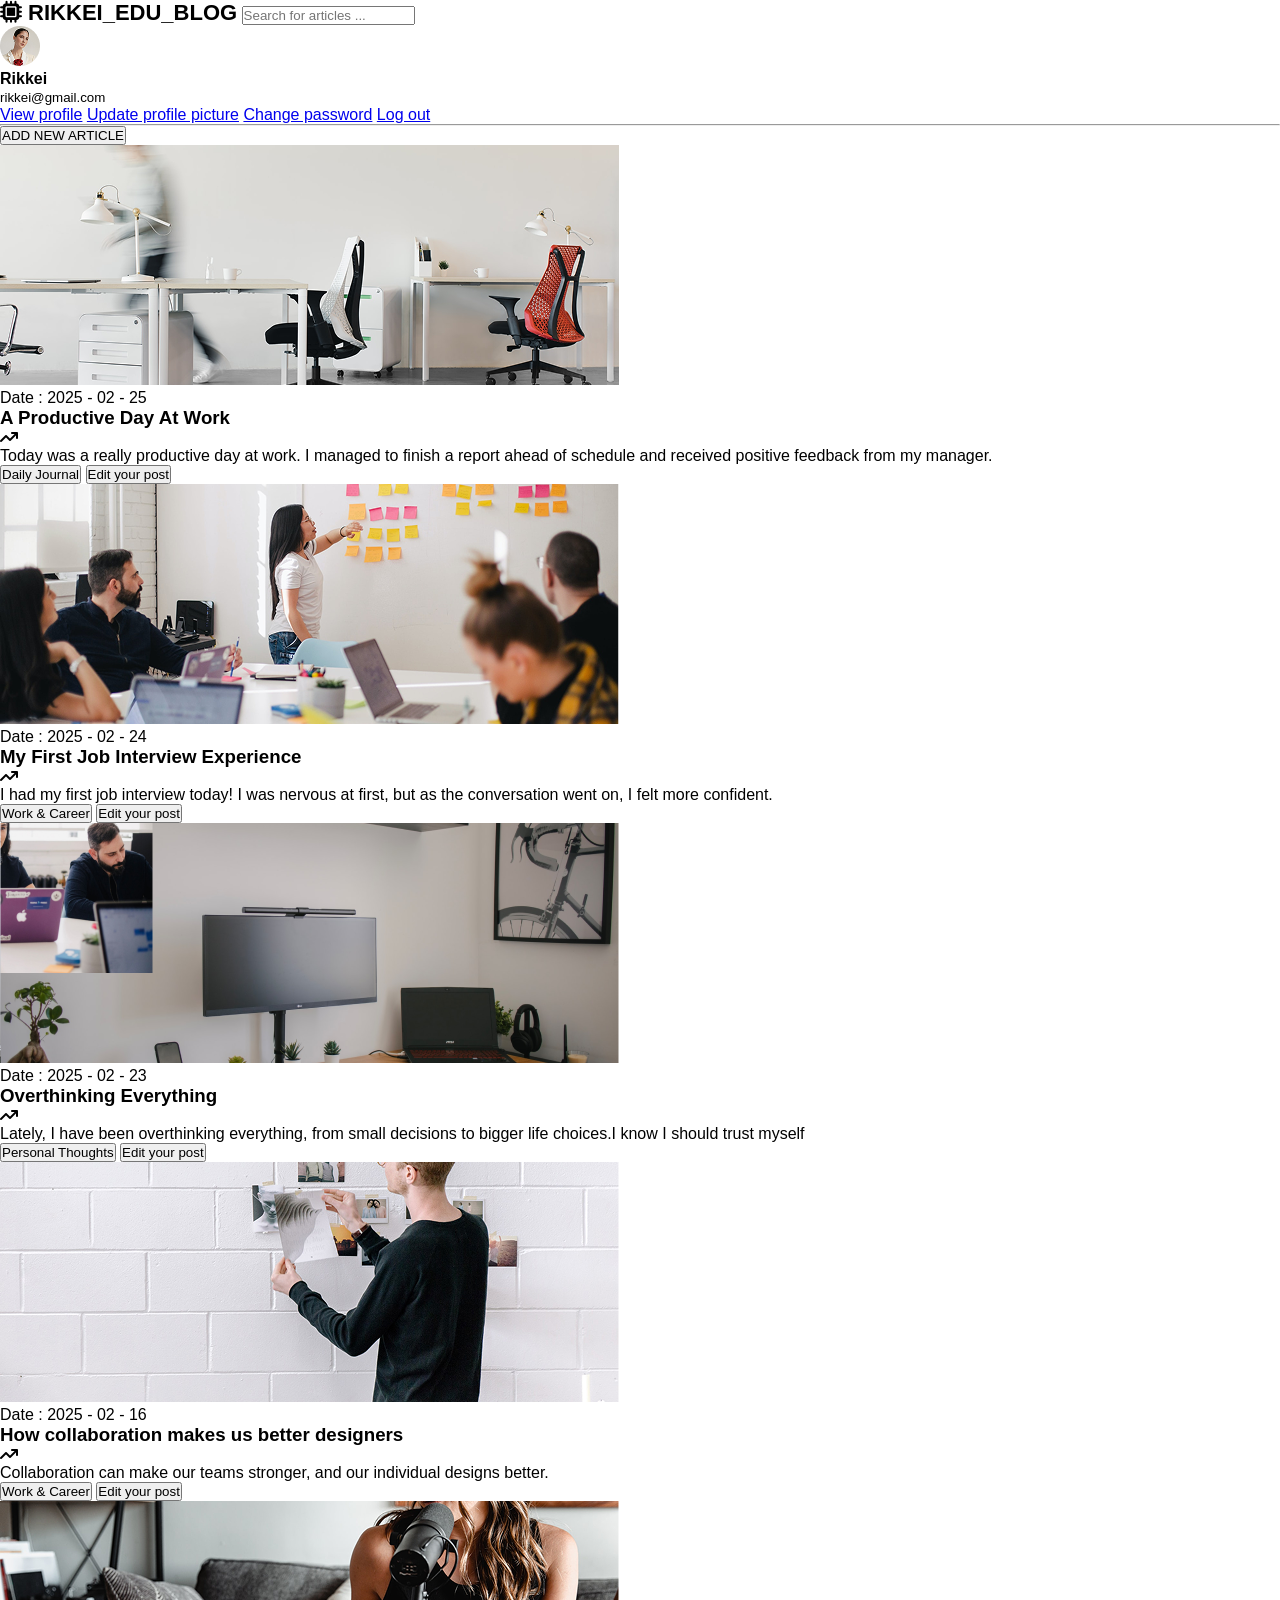
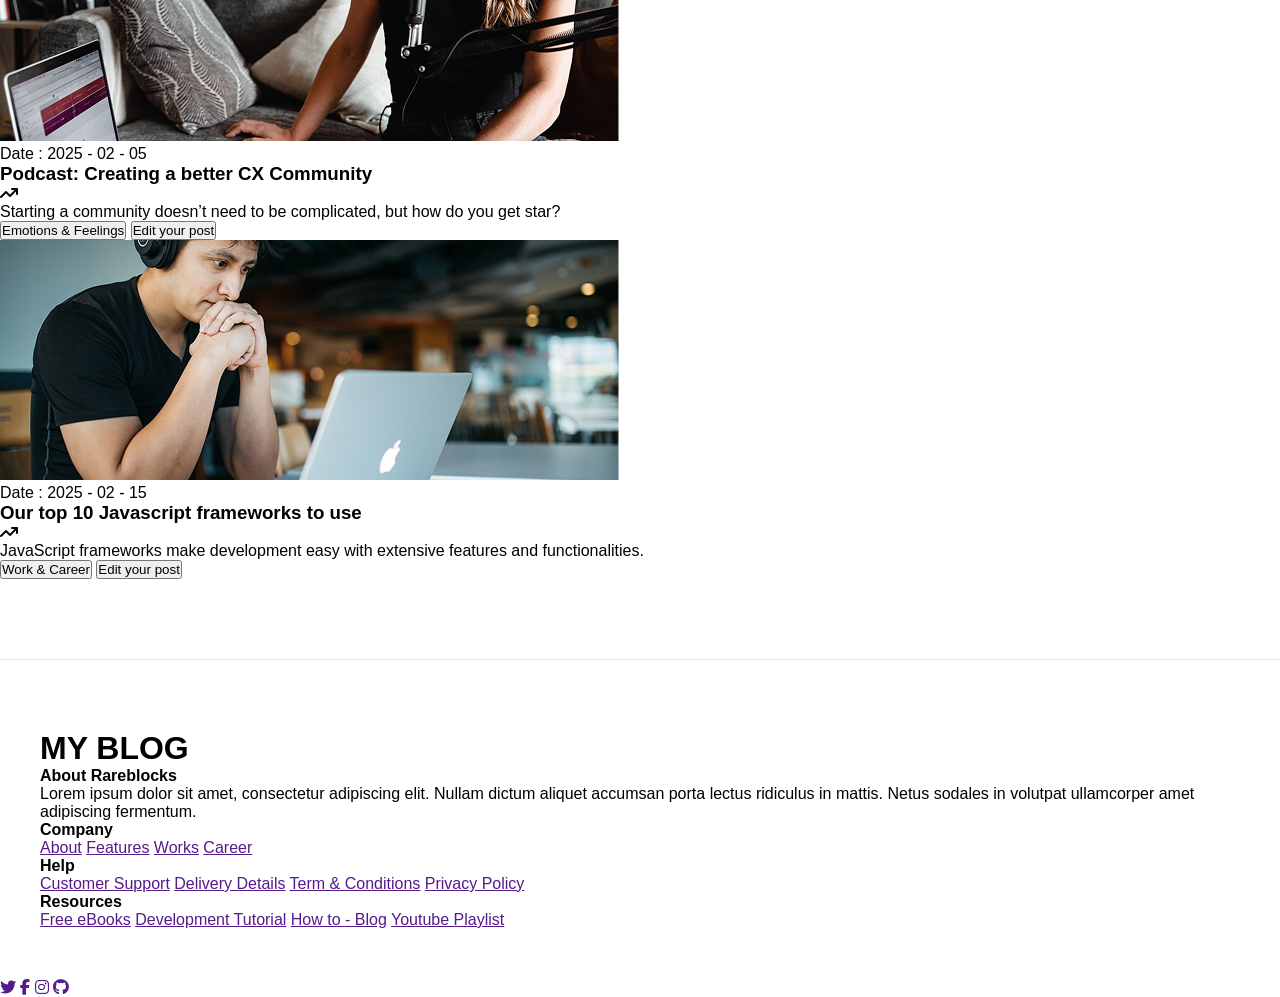
==== project cuối môn js/pages/add-new-article.html @ d65953ad "Add files via upload" ====
<!DOCTYPE html>
<html lang="en">

<head>
    <meta charset="UTF-8">
    <meta name="viewport" content="width=device-width, initial-scale=1.0">
    <title>RIKKEI_EDU_BLOG</title>
    <link rel="stylesheet" href="https://cdnjs.cloudflare.com/ajax/libs/font-awesome/6.5.1/css/all.min.css">
    <link rel="stylesheet" href="../css/inde.css">
</head>

<body>
    <div class=" banner">
        <div class="banner-row">
            <span class="logo"><i class="fa-solid fa-microchip"></i> RIKKEI_EDU_BLOG</span>

            <input type="search" placeholder="Search for articles ...">

            <div class="user-profile">
                <img src="../assets/images/Avatar.png" alt="User Avatar">
                <div class="dropdown">
                    <div class="dropdown-content">
                        <div class="user-info">
                            <strong>Rikkei</strong><br>
                            <small>rikkei@gmail.com</small>
                        </div>
                        <a href="#">View profile</a>
                        <a href="#">Update profile picture</a>
                        <a href="#">Change password</a>
                        <a href="#" class="logout">Log out</a>
                    </div>
                </div>
            </div>
        </div>

        <hr>

        <a href="../pages/form_addBlog.html">
            <button class="add-blog">ADD NEW ARTICLE</button>
        </a>

        <div class="blog-list">
            <div class="blog-card">
                <img src="../assets/images/Image.png" alt="">

                <div class="blog-content">
                    <p>Date : 2025 - 02 - 25</p>

                    <div class="date">
                        <h3>A Productive Day At Work</h3>

                        <i class="fa-solid fa-arrow-trend-up"></i>
                    </div>
                    <p class="op">Today was a really productive day at work. I managed to finish a report
                        ahead of schedule
                        and received positive feedback from my manager.</p>

                    <div class="name-content">
                        <button class="name-daily">Daily Journal</button>
                        <button class="edit">Edit your post</button>
                    </div>
                </div>
            </div>

            <div class="blog-card">
                <img src="../assets/images/Image(6).png" alt="">

                <div class="blog-content">
                    <p>Date : 2025 - 02 - 24</p>

                    <div class="date">
                        <h3>My First Job Interview Experience</h3>

                        <i class="fa-solid fa-arrow-trend-up"></i>
                    </div>
                    <p class="op">I had my first job interview today! I was nervous at first, but as the conversation
                        went on, I felt more confident. </p>

                    <div class="name-content">
                        <button class="name-work">Work & Career</button>
                        <button class="edit">Edit your post</button>
                    </div>
                </div>
            </div>

            <div class="blog-card">
                <img src="../assets/images/Image (1).png" alt="">

                <div class="blog-content">
                    <p>Date : 2025 - 02 - 23</p>

                    <div class="date">
                        <h3>Overthinking Everything</h3>

                        <i class="fa-solid fa-arrow-trend-up"></i>
                    </div>
                    <p class="op">Lately, I have been overthinking everything, from small decisions to bigger life
                        choices.I know I should trust myself</p>

                    <div class="name-content">
                        <button class="name-personal">Personal Thoughts</button>
                        <button class="edit">Edit your post</button>
                    </div>
                </div>
            </div>

            <div class="blog-card">
                <img src="../assets/images/Image (2).png" alt="">

                <div class="blog-content">
                    <p>Date : 2025 - 02 - 16</p>

                    <div class="date">
                        <h3>How collaboration makes us better designers</h3>

                        <i class="fa-solid fa-arrow-trend-up"></i>
                    </div>
                    <p class="op">Collaboration can make our teams stronger, and our individual designs better.</p>

                    <div class="name-content">
                        <button class="name-work">Work & Career</button>
                        <button class="edit">Edit your post</button>
                    </div>
                </div>
            </div>

            <div class="blog-card">
                <img src="../assets/images/Image (3).png" alt="">

                <div class="blog-content">
                    <p>Date : 2025 - 02 - 05</p>

                    <div class="date">
                        <h3>Podcast: Creating a better CX Community</h3>

                        <i class="fa-solid fa-arrow-trend-up"></i>
                    </div>
                    <p class="op">Starting a community doesn’t need to be complicated, but how do you get star?</p>

                    <div class="name-content">
                        <button class="name-emotion">Emotions & Feelings</button>
                        <button class="edit">Edit your post</button>
                    </div>
                </div>
            </div>

            <div class="blog-card">
                <img src="../assets/images/Image (4).png" alt="">

                <div class="blog-content">
                    <p>Date : 2025 - 02 - 15</p>

                    <div class="date">
                        <h3>Our top 10 Javascript frameworks to use</h3>

                        <i class="fa-solid fa-arrow-trend-up"></i>
                    </div>
                    <p class="op">JavaScript frameworks make development easy with extensive features and
                        functionalities.</p>

                    <div class="name-content">
                        <button class="name-career">Work & Career</button>
                        <button class="edit">Edit your post</button>
                    </div>
                </div>
            </div>
        </div>

        <div class="footer">
            <h1>MY BLOG</h1>

            <div class="about">
                <p>
                    <strong>About Rareblocks</strong>
                </p>

                <p>Lorem ipsum dolor sit amet, consectetur adipiscing elit. Nullam dictum aliquet accumsan porta lectus
                    ridiculus in mattis. Netus sodales in volutpat ullamcorper amet adipiscing fermentum.</p>
            </div>

            <div class="Collumn">
                <h4>Company</h4>

                <a href="">About</a>
                <a href="">Features</a>
                <a href="">Works</a>
                <a href="">Career</a>
            </div>

            <div class="collumn">
                <h4>Help</h4>

                <a href="">Customer Support</a>
                <a href="">Delivery Details</a>
                <a href="">Term & Conditions</a>
                <a href="">Privacy Policy</a>
            </div>

            <div class="collumn">
                <h4>Resources</h4>

                <a href="">Free eBooks</a>
                <a href="">Development Tutorial</a>
                <a href="">How to - Blog</a>
                <a href="">Youtube Playlist</a>
            </div>
        </div>

        <div class="linkto">
            <a href=""><i class="fa-brands fa-twitter"></i></a>
            <a href=""><i class="fa-brands fa-facebook-f"></i></a>
            <a href=""><i class="fa-brands fa-instagram"></i></a>
            <a href=""><i class="fa-brands fa-github"></i></a>
        </div>

    </div>
</body>

</html>
---- project cuối môn js/css/inde.css ----
* {
    margin: 0;
    padding: 0;
    box-sizing: border-box;
}

body {
    font-family: 'Segoe UI', Tahoma, Geneva, Verdana, sans-serif;
}

/* ================= HEADER ================= */
.header {
    background: white;
    padding: 15px 40px;
    display: flex;
    align-items: center;
    justify-content: space-between;
    gap: 25px;
    box-shadow: 0 2px 10px rgba(0, 0, 0, 0.08);
    position: sticky;
    top: 0;
    z-index: 100;
}

/* Logo */
.logo {
    font-size: 22px;
    font-weight: 700;
    color: black;
    white-space: nowrap;
}

.logo-chip {
    color: #ef4444;
}

/* Search */
.search-bar {
    flex: 1;
    max-width: 850px;
    position: relative;
}

.search-bar input {
    width: 100%;
    padding: 12px 18px 12px 45px;
    border: 1px solid #e5e7eb;
    border-radius: 10px;
    font-size: 16px;
    outline: none;
}

.logo-search {
    position: absolute;
    left: 15px;
    top: 50%;
    transform: translateY(-50%);
    background: none;
    border: none;
    color: #6b7280;
    font-size: 16px;
    cursor: pointer;
}

/* Auth Buttons */
.auth-buttons {
    display: flex;
    align-items: center;
    gap: 12px;
    white-space: nowrap;
}

.auth-buttons a {
    text-decoration: none;
    padding: 10px 18px;
    border-radius: 8px;
    font-size: 15px;
    font-weight: 600;
    transition: all 0.3s ease;
}

/* Sign In */
.sign-in {
    color: #111827;
    border: 1px solid #d1d5db;
    background: white;
}

.sign-in:hover {
    background: #f3f4f6;
}

/* Sign Up */
.sign-up {
    color: #111827;
    border: 1px solid #d1d5db;
    background: white;
}

.sign-up:hover {
    background: #f3f4f6;
}

/* ==================== MAIN CONTENT ==================== */
.main-content {
    width: 1100px;
    margin: auto;
    padding: 30px 0;
}

.section-title {
    font-size: 24px;
    margin-bottom: 25px;
}

/* ================= RECENT ================= */
.recent-grid {
    display: grid;
    grid-template-columns: 2fr 1fr;
    gap: 25px;
}

.post-card.large img {
    height: 380px;
    object-fit: cover;
}

.post-card.small img {
    width: 320px;
    height: 250px;
    object-fit: cover;
}

.post-card.small {
    margin-bottom: 30px;
    width: 570px;
    height: max-content;
    display: flex;
}

.post-card.small:last-child {
    margin-bottom: 0;
}

/* ==================== POST CARD ==================== */
.post-card {
    background: white;
    border-radius: 16px;
    overflow: hidden;
    transition: transform 0.3s;
}

.post-card:hover {
    transform: translateY(-8px);
}

.post-info {
    padding: 20px;
}

.post-info .date {
    font-size: 14px;
    color: #6b7280;
    margin-bottom: 8px;
    display: block;
    border: none;
    padding: 6px 12px;
    border-radius: 20px;
    font-size: 13px;
    color: #6f64f6;
    font-weight: bold;
    width: fit-content;
}

.post-info h3 {
    font-size: 20px;
    line-height: 1.4;
    margin-bottom: 12px;
}

.post-info p {
    color: #4b5563;
    font-size: 15.5px;
    line-height: 1.6;
    margin-bottom: 16px;
}

.category {
    font-size: 14px;
    color: #2563eb;
    font-weight: 500;
}

/* ==================== ALL BLOG POSTS ==================== */
.posts-grid {
    display: grid;
    grid-template-columns: repeat(3, 1fr);
    gap: 30px;
    max-width: 1100px;
    margin: 0 auto;
}

.post-card img {
    width: 100%;
    height: 200px;
    object-fit: cover;
}

/* Section Header */
.section-header {
    display: flex;
    align-items: center;
    justify-content: space-between;
    margin-bottom: 25px;
    flex-wrap: wrap;
    gap: 15px;
    max-width: 1100px;
    margin-left: auto;
    margin-right: auto;
}

.categories a {
    margin-right: 20px;
    text-decoration: none;
    color: #6b7280;
    font-weight: 500;
}

.categories a.active,
.categories a:hover {
    color: #1e40af;
    text-decoration: underline;
}

/* Pagination */
.pagination {
    display: flex;
    align-items: center;
    justify-content: center;
    gap: 20px;
    margin-top: 50px;
}

.page-numbers span {
    padding: 10px 16px;
    border-radius: 8px;
    cursor: pointer;
}

.page-numbers .active {
    background: #1e40af;
    color: white;
}

/* ==================== FOOTER ==================== */
.footer {
    background-color: #ffffff;
    color: #000000;
    padding: 70px 40px 50px;
    border-top: 1px solid #e5e7eb;
    margin-top: 80px;
}

.footer-container {
    max-width: 1200px;
    margin: 0 auto;
}

.footer-main {
    display: grid;
    grid-template-columns: 1.6fr 1.4fr 1fr 1fr 1fr;
    gap: 40px;
    align-items: start;
}

.footer-brand h1 {
    font-size: 32px;
    font-weight: 800;
    color: #000000;
}

/* About */
.footer-column.about h4 {
    margin-bottom: 14px;
    font-size: 17px;
}

.footer-column.about p {
    color: #4b5563;
    line-height: 1.75;
    font-size: 15px;
}

.footer-column h4 {
    font-size: 17px;
    font-weight: 600;
    margin-bottom: 16px;
    color: #111827;
}

.footer-column a {
    display: block;
    color: #4b5563;
    text-decoration: none;
    margin-bottom: 10px;
}

.footer-column a:hover {
    color: #1e40af;
}

.footer-social {
    display: flex;
    justify-content: center;
    gap: 25px;
    padding-top: 50px;
    border-top: 1px solid #e5e7eb;
    margin-top: 50px;
}

.footer-social a {
    font-size: 26px;
    color: #4b5563;
    transition: all 0.3s;
}

.footer-social a:hover {
    color: #1e40af;
    transform: translateY(-3px);
}
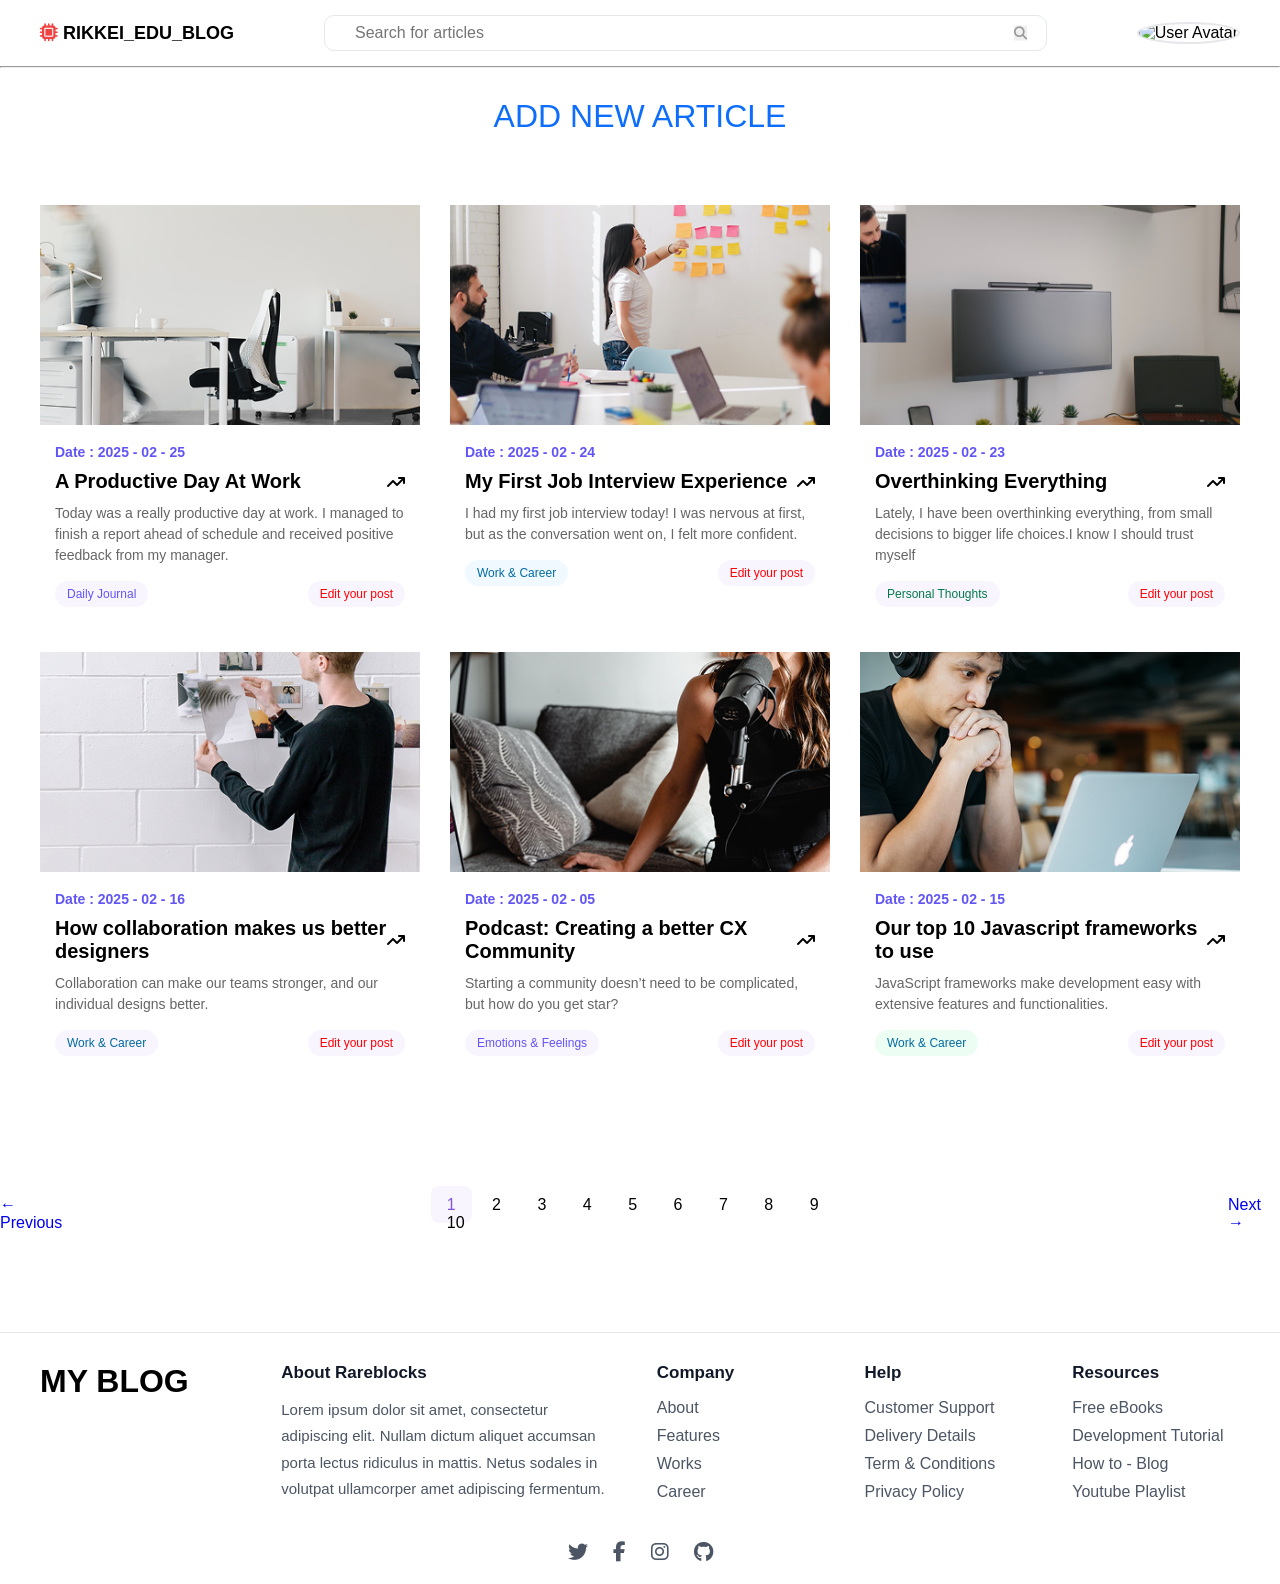
==== commit d15abb3e: "Add files via upload" ====
--- a/project cuối môn js/pages/add-new-article.html
+++ b/project cuối môn js/pages/add-new-article.html
@@ -4,20 +4,28 @@
 <head>
     <meta charset="UTF-8">
     <meta name="viewport" content="width=device-width, initial-scale=1.0">
-    <title>RIKKEI_EDU_BLOG</title>
+    <title>Document</title>
     <link rel="stylesheet" href="https://cdnjs.cloudflare.com/ajax/libs/font-awesome/6.5.1/css/all.min.css">
-    <link rel="stylesheet" href="../css/inde.css">
+    <link rel="stylesheet" href="../css/add-new-article.css">
 </head>
 
 <body>
-    <div class=" banner">
-        <div class="banner-row">
-            <span class="logo"><i class="fa-solid fa-microchip"></i> RIKKEI_EDU_BLOG</span>
-
-            <input type="search" placeholder="Search for articles ...">
-
+    <div class="banner" id="banner">
+
+        <!-- HEADER -->
+        <header class="header">
+            <div class="logo">
+                <span class="logo-chip"><i class="fa-solid fa-microchip"></i></span>
+                RIKKEI_EDU_BLOG
+            </div>
+
+            <div class="search-bar">
+                <input type="text" placeholder="Search for articles">
+                <button class="logo-search"><i class="fa-solid fa-magnifying-glass"></i></button>
+            </div>
+            <!-- đổi -->
             <div class="user-profile">
-                <img src="../assets/images/Avatar.png" alt="User Avatar">
+                <img src="https://i.pravatar.cc/40" alt="User Avatar">
                 <div class="dropdown">
                     <div class="dropdown-content">
                         <div class="user-info">
@@ -31,187 +39,218 @@
                     </div>
                 </div>
             </div>
+
+
+        </header>
+
+        <hr id="divider">
+
+        <a href="../pages/form_addBlog.html" id="mainTitle">ADD NEW ARTICLE</a>
+
+        <!-- BLOG LIST -->
+        <div class="blog-list" id="blogList">
+
+            <!-- CARD 1 -->
+            <div class="blog-card" id="blog-1">
+                <img src="../assets/images/Image.png" id="img-1">
+
+                <div class="blog-content">
+                    <p id="date-1">Date : 2025 - 02 - 25</p>
+
+                    <div class="date">
+                        <h3 id="title-1">A Productive Day At Work</h3>
+                        <i class="fa-solid fa-arrow-trend-up"></i>
+                    </div>
+
+                    <p class="op" id="desc-1">Today was a really productive day at work. I managed to finish a report
+                        ahead of schedule and received positive feedback from my manager.</p>
+
+                    <div class="name-content">
+                        <button class="name-blog-1" id="category-1">Daily Journal</button>
+                        <button class="edit" id="edit-1">Edit your post</button>
+                    </div>
+                </div>
+            </div>
+
+            <!-- CARD 2 -->
+            <div class="blog-card" id="blog-2">
+                <img src="../assets/images/Image(6).png" id="img-2">
+
+                <div class="blog-content">
+                    <p id="date-2">Date : 2025 - 02 - 24</p>
+
+                    <div class="date">
+                        <h3 id="title-2">My First Job Interview Experience</h3>
+                        <i class="fa-solid fa-arrow-trend-up"></i>
+                    </div>
+
+                    <p class="op" id="desc-2">I had my first job interview today! I was nervous at first, but as the
+                        conversation went on, I felt more confident. </p>
+
+                    <div class="name-content">
+                        <button class="name-blog-2" id="category-2">Work & Career</button>
+                        <button class="edit" id="edit-2">Edit your post</button>
+                    </div>
+                </div>
+            </div>
+
+            <!-- CARD 3 -->
+            <div class="blog-card" id="blog-3">
+                <img src="../assets/images/Image (1).png" id="img-3">
+
+                <div class="blog-content">
+                    <p id="date-3">Date : 2025 - 02 - 23</p>
+
+                    <div class="date">
+                        <h3 id="title-3">Overthinking Everything</h3>
+                        <i class="fa-solid fa-arrow-trend-up"></i>
+                    </div>
+
+                    <p class="op" id="desc-3">Lately, I have been overthinking everything, from small decisions to
+                        bigger life choices.I know I should trust myself</p>
+
+                    <div class="name-content">
+                        <button class="name-blog-3" id="category-3">Personal Thoughts</button>
+                        <button class="edit" id="edit-3">Edit your post</button>
+                    </div>
+                </div>
+            </div>
+
+            <!-- CARD 4 -->
+            <div class="blog-card" id="blog-4">
+                <img src="../assets/images/Image (2).png" id="img-4">
+
+                <div class="blog-content">
+                    <p id="date-4">Date : 2025 - 02 - 16</p>
+
+                    <div class="date">
+                        <h3 id="title-4">How collaboration makes us better designers</h3>
+                        <i class="fa-solid fa-arrow-trend-up"></i>
+                    </div>
+
+                    <p class="op" id="desc-4">Collaboration can make our teams stronger, and our individual designs
+                        better.</p>
+
+                    <div class="name-content">
+                        <button class="name-blog-4" id="category-4">Work & Career</button>
+                        <button class="edit" id="edit-4">Edit your post</button>
+                    </div>
+                </div>
+            </div>
+
+            <!-- CARD 5 -->
+            <div class="blog-card" id="blog-5">
+                <img src="../assets/images/Image (3).png" id="img-5">
+
+                <div class="blog-content">
+                    <p id="date-5">Date : 2025 - 02 - 05</p>
+
+                    <div class="date">
+                        <h3 id="title-5">Podcast: Creating a better CX Community</h3>
+                        <i class="fa-solid fa-arrow-trend-up"></i>
+                    </div>
+
+                    <p class="op" id="desc-5">Starting a community doesn’t need to be complicated, but how do you get
+                        star?</p>
+
+                    <div class="name-content">
+                        <button class="name-blog-5" id="category-5">Emotions & Feelings</button>
+                        <button class="edit" id="edit-5">Edit your post</button>
+                    </div>
+                </div>
+            </div>
+
+            <!-- CARD 6 -->
+            <div class="blog-card" id="blog-6">
+                <img src="../assets/images/Image (4).png" id="img-6">
+
+                <div class="blog-content">
+                    <p id="date-6">Date : 2025 - 02 - 15</p>
+
+                    <div class="date">
+                        <h3 id="title-6">Our top 10 Javascript frameworks to use</h3>
+                        <i class="fa-solid fa-arrow-trend-up"></i>
+                    </div>
+
+                    <p class="op" id="desc-6">JavaScript frameworks make development easy with extensive features and
+                        functionalities.</p>
+
+                    <div class="name-content">
+                        <button class="name-blog-6" id="category-6">Work & Career</button>
+                        <button class="edit" id="edit-6">Edit your post</button>
+                    </div>
+                </div>
+            </div>
+
         </div>
 
-        <hr>
-
-        <a href="../pages/form_addBlog.html">
-            <button class="add-blog">ADD NEW ARTICLE</button>
-        </a>
-
-        <div class="blog-list">
-            <div class="blog-card">
-                <img src="../assets/images/Image.png" alt="">
-
-                <div class="blog-content">
-                    <p>Date : 2025 - 02 - 25</p>
-
-                    <div class="date">
-                        <h3>A Productive Day At Work</h3>
-
-                        <i class="fa-solid fa-arrow-trend-up"></i>
-                    </div>
-                    <p class="op">Today was a really productive day at work. I managed to finish a report
-                        ahead of schedule
-                        and received positive feedback from my manager.</p>
-
-                    <div class="name-content">
-                        <button class="name-daily">Daily Journal</button>
-                        <button class="edit">Edit your post</button>
-                    </div>
-                </div>
-            </div>
-
-            <div class="blog-card">
-                <img src="../assets/images/Image(6).png" alt="">
-
-                <div class="blog-content">
-                    <p>Date : 2025 - 02 - 24</p>
-
-                    <div class="date">
-                        <h3>My First Job Interview Experience</h3>
-
-                        <i class="fa-solid fa-arrow-trend-up"></i>
-                    </div>
-                    <p class="op">I had my first job interview today! I was nervous at first, but as the conversation
-                        went on, I felt more confident. </p>
-
-                    <div class="name-content">
-                        <button class="name-work">Work & Career</button>
-                        <button class="edit">Edit your post</button>
-                    </div>
-                </div>
-            </div>
-
-            <div class="blog-card">
-                <img src="../assets/images/Image (1).png" alt="">
-
-                <div class="blog-content">
-                    <p>Date : 2025 - 02 - 23</p>
-
-                    <div class="date">
-                        <h3>Overthinking Everything</h3>
-
-                        <i class="fa-solid fa-arrow-trend-up"></i>
-                    </div>
-                    <p class="op">Lately, I have been overthinking everything, from small decisions to bigger life
-                        choices.I know I should trust myself</p>
-
-                    <div class="name-content">
-                        <button class="name-personal">Personal Thoughts</button>
-                        <button class="edit">Edit your post</button>
-                    </div>
-                </div>
-            </div>
-
-            <div class="blog-card">
-                <img src="../assets/images/Image (2).png" alt="">
-
-                <div class="blog-content">
-                    <p>Date : 2025 - 02 - 16</p>
-
-                    <div class="date">
-                        <h3>How collaboration makes us better designers</h3>
-
-                        <i class="fa-solid fa-arrow-trend-up"></i>
-                    </div>
-                    <p class="op">Collaboration can make our teams stronger, and our individual designs better.</p>
-
-                    <div class="name-content">
-                        <button class="name-work">Work & Career</button>
-                        <button class="edit">Edit your post</button>
-                    </div>
-                </div>
-            </div>
-
-            <div class="blog-card">
-                <img src="../assets/images/Image (3).png" alt="">
-
-                <div class="blog-content">
-                    <p>Date : 2025 - 02 - 05</p>
-
-                    <div class="date">
-                        <h3>Podcast: Creating a better CX Community</h3>
-
-                        <i class="fa-solid fa-arrow-trend-up"></i>
-                    </div>
-                    <p class="op">Starting a community doesn’t need to be complicated, but how do you get star?</p>
-
-                    <div class="name-content">
-                        <button class="name-emotion">Emotions & Feelings</button>
-                        <button class="edit">Edit your post</button>
-                    </div>
-                </div>
-            </div>
-
-            <div class="blog-card">
-                <img src="../assets/images/Image (4).png" alt="">
-
-                <div class="blog-content">
-                    <p>Date : 2025 - 02 - 15</p>
-
-                    <div class="date">
-                        <h3>Our top 10 Javascript frameworks to use</h3>
-
-                        <i class="fa-solid fa-arrow-trend-up"></i>
-                    </div>
-                    <p class="op">JavaScript frameworks make development easy with extensive features and
-                        functionalities.</p>
-
-                    <div class="name-content">
-                        <button class="name-career">Work & Career</button>
-                        <button class="edit">Edit your post</button>
-                    </div>
-                </div>
-            </div>
+        <!-- Pagination -->
+        <div class="pagination">
+            <a href="#" class="prev">← Previous</a>
+            <div class="page-numbers">
+                <span class="active">1</span>
+                <span>2</span>
+                <span>3</span>
+                <span>4</span>
+                <span>5</span>
+                <span>6</span>
+                <span>7</span>
+                <span>8</span>
+                <span>9</span>
+                <span>10</span>
+            </div>
+            <a href="#" class="next">Next →</a>
         </div>
 
-        <div class="footer">
-            <h1>MY BLOG</h1>
-
-            <div class="about">
-                <p>
-                    <strong>About Rareblocks</strong>
-                </p>
-
-                <p>Lorem ipsum dolor sit amet, consectetur adipiscing elit. Nullam dictum aliquet accumsan porta lectus
-                    ridiculus in mattis. Netus sodales in volutpat ullamcorper amet adipiscing fermentum.</p>
-            </div>
-
-            <div class="Collumn">
-                <h4>Company</h4>
-
-                <a href="">About</a>
-                <a href="">Features</a>
-                <a href="">Works</a>
-                <a href="">Career</a>
-            </div>
-
-            <div class="collumn">
-                <h4>Help</h4>
-
-                <a href="">Customer Support</a>
-                <a href="">Delivery Details</a>
-                <a href="">Term & Conditions</a>
-                <a href="">Privacy Policy</a>
-            </div>
-
-            <div class="collumn">
-                <h4>Resources</h4>
-
-                <a href="">Free eBooks</a>
-                <a href="">Development Tutorial</a>
-                <a href="">How to - Blog</a>
-                <a href="">Youtube Playlist</a>
-            </div>
-        </div>
-
-        <div class="linkto">
-            <a href=""><i class="fa-brands fa-twitter"></i></a>
-            <a href=""><i class="fa-brands fa-facebook-f"></i></a>
-            <a href=""><i class="fa-brands fa-instagram"></i></a>
-            <a href=""><i class="fa-brands fa-github"></i></a>
-        </div>
+
+        <!-- Footer -->
+        <footer class="footer">
+            <div class="footer-container">
+                <div class="footer-main">
+                    <div class="footer-brand">
+                        <h1>MY BLOG</h1>
+                    </div>
+
+                    <div class="footer-column about">
+                        <h4>About Rareblocks</h4>
+                        <p>Lorem ipsum dolor sit amet, consectetur adipiscing elit. Nullam dictum aliquet accumsan porta
+                            lectus ridiculus in mattis. Netus sodales in volutpat ullamcorper amet adipiscing fermentum.
+                        </p>
+                    </div>
+
+                    <div class="footer-column">
+                        <h4>Company</h4>
+                        <a href="#">About</a>
+                        <a href="#">Features</a>
+                        <a href="#">Works</a>
+                        <a href="#">Career</a>
+                    </div>
+
+                    <div class="footer-column">
+                        <h4>Help</h4>
+                        <a href="#">Customer Support</a>
+                        <a href="#">Delivery Details</a>
+                        <a href="#">Term & Conditions</a>
+                        <a href="#">Privacy Policy</a>
+                    </div>
+
+                    <div class="footer-column">
+                        <h4>Resources</h4>
+                        <a href="#">Free eBooks</a>
+                        <a href="#">Development Tutorial</a>
+                        <a href="#">How to - Blog</a>
+                        <a href="#">Youtube Playlist</a>
+                    </div>
+                </div>
+
+                <div class="footer-social">
+                    <a href="#"><i class="fa-brands fa-twitter"></i></a>
+                    <a href="#"><i class="fa-brands fa-facebook-f"></i></a>
+                    <a href="#"><i class="fa-brands fa-instagram"></i></a>
+                    <a href="#"><i class="fa-brands fa-github"></i></a>
+                </div>
+            </div>
+        </footer>
 
     </div>
 </body>
--- a/project cuối môn js/css/add-new-article.css
+++ b/project cuối môn js/css/add-new-article.css
@@ -0,0 +1,519 @@
+* {
+    margin: 0;
+    padding: 0;
+    box-sizing: border-box;
+}
+
+body {
+    font-family: Arial, sans-serif;
+    background: #FFFFFF;
+}
+
+.banner {
+    width: 100%;
+}
+
+/* ==================== HEADER ==================== */
+.header {
+    background: white;
+    padding: 15px 40px;
+    display: flex;
+    align-items: center;
+    justify-content: space-between;
+    position: sticky;
+    top: 0;
+    z-index: 100;
+    gap: 70px;
+}
+
+.logo {
+    font-size: 18px;
+    font-weight: 700;
+    color: black;
+}
+
+.logo-chip {
+    color: #ef4444;
+}
+
+.search-bar {
+    flex: 1;
+    max-width: 850px;
+    margin: 0 20px;
+    position: relative;
+}
+
+.search-bar input {
+    width: 100%;
+    padding: 8px 40px 8px 30px;
+    border: 1px solid #e5e7eb;
+    border-radius: 10px;
+    font-size: 16px;
+    outline: none;
+}
+
+.logo-search {
+    position: absolute;
+    right: 20px;
+    top: 50%;
+    transform: translateY(-50%);
+    color: rgb(153, 153, 153);
+    border: none;
+}
+
+
+/* ==================== USER PROFILE ==================== */
+.user-profile {
+    position: relative;
+    cursor: pointer;
+}
+
+.user-profile img {
+    width: 40px;
+    height: 40px;
+    border-radius: 50%;
+    border: 2px solid #e5e7eb;
+}
+
+.dropdown-content {
+    display: none;
+    position: absolute;
+    right: 0;
+    top: 50px;
+    background: white;
+    box-shadow: 0 10px 25px rgba(0, 0, 0, 0.15);
+    border-radius: 12px;
+    width: 220px;
+    padding: 15px 0;
+}
+
+/* giữ menu khi hover avatar hoặc hover menu */
+.user-profile:hover .dropdown-content,
+.user-profile .dropdown-content:hover {
+    display: block;
+}
+
+.user-info {
+    padding: 0 20px 12px;
+    border-bottom: 1px solid #f3f4f6;
+    margin-bottom: 8px;
+}
+
+.dropdown-content a {
+    display: block;
+    padding: 10px 20px;
+    color: #374151;
+    text-decoration: none;
+}
+
+.dropdown-content a:hover {
+    background: #f3f4f6;
+}
+
+.logout {
+    color: #ef4444;
+}
+
+
+/* ================= TITLE ================= */
+#mainTitle {
+    display: block;
+    text-align: center;
+    color: #0d6efd;
+    margin: 35px 0 5px 0;
+    font-size: xx-large;
+    font-weight: 500;
+    width: 25%;
+    text-decoration: none;
+    border-radius: 10px;
+    padding: 10px;
+    margin: 20px auto;
+}
+
+/* ================= BLOG GRID ================= */
+.blog-list {
+    display: grid;
+    grid-template-columns: repeat(3, 1fr);
+    gap: 30px;
+    padding: 40px;
+}
+
+.blog-card {
+    background: white;
+}
+
+.blog-card img {
+    width: 100%;
+    height: 220px;
+    object-fit: cover;
+}
+
+.blog-content {
+    padding: 15px;
+}
+
+
+.blog-content p:first-child {
+    font-size: 14px;
+    color: #6155F5;
+    margin-bottom: 10px;
+    font-weight: 550;
+}
+
+.date {
+    display: flex;
+    justify-content: space-between;
+    align-items: center;
+    margin-bottom: 10px;
+}
+
+.date h3 {
+    font-size: 20px;
+}
+
+.op {
+    font-size: 14px;
+    color: #666;
+    margin-bottom: 15px;
+    line-height: 1.5;
+}
+
+.name-content {
+    display: flex;
+    justify-content: space-between;
+    align-items: center;
+}
+
+.name-blog-1 {
+    border: none;
+    color: #6155F5;
+    background: #F9F5FF;
+    padding: 6px 12px;
+    border-radius: 20px;
+    font-size: 12px;
+}
+
+.name-blog-2 {
+    border: none;
+    color: #026AA2;
+    background: #F0F9FF;
+    padding: 6px 12px;
+    border-radius: 20px;
+    font-size: 12px;
+}
+
+.name-blog-3 {
+    border: none;
+    color: #027A48;
+    background: #F9F5FF;
+    padding: 6px 12px;
+    border-radius: 20px;
+    font-size: 12px;
+}
+
+.name-blog-4 {
+    border: none;
+    color: #026AA2;
+    background: #F9F5FF;
+    padding: 6px 12px;
+    border-radius: 20px;
+    font-size: 12px;
+}
+
+.name-blog-5 {
+    border: none;
+    color: #6155F5;
+    background: #F9F5FF;
+    padding: 6px 12px;
+    border-radius: 20px;
+    font-size: 12px;
+}
+
+.name-blog-6 {
+    border: none;
+    color: #026AA2;
+    background: #ECFDF3;
+    padding: 6px 12px;
+    border-radius: 20px;
+    font-size: 12px;
+}
+
+.edit {
+    border: none;
+    background: #F9F5FF;
+    color: red;
+    font-size: 12px;
+    padding: 6px 12px;
+    border-radius: 20px;
+    cursor: pointer;
+}
+
+/* ==================== PAGINATION ==================== */
+.pagination {
+    display: flex;
+    align-items: center;
+    justify-content: center;
+    gap: 350px;
+    margin: 50px 0px 100px;
+    padding-top: 35px;
+}
+
+.page-numbers span {
+    padding: 10px 16px;
+    border-radius: 8px;
+    cursor: pointer;
+}
+
+.page-numbers .active {
+    background: #F9F5FF;
+    color: #7F56D9;
+}
+
+.pagination a {
+    text-decoration: none;
+}
+
+
+/* ==================== FOOTER ==================== */
+.footer {
+    background-color: #ffffff;
+    color: #000000;
+    padding: 30px 40px 20px;
+    border-top: 1px solid #e5e7eb;
+    margin-top: 12 0px;
+}
+
+.footer-container {
+    max-width: 1200px;
+    margin: 0 auto;
+}
+
+.footer-main {
+    display: grid;
+    grid-template-columns: 1.2fr 2fr 1fr 1fr 1fr;
+    gap: 40px;
+    align-items: start;
+}
+
+.footer-brand h1 {
+    font-size: 32px;
+    font-weight: bold;
+    color: #000000;
+}
+
+.footer-column.about h4 {
+    margin-bottom: 14px;
+    font-size: 17px;
+}
+
+.footer-column.about p {
+    color: #4b5563;
+    line-height: 1.75;
+    font-size: 15px;
+}
+
+.footer-column h4 {
+    font-size: 17px;
+    font-weight: 600;
+    margin-bottom: 16px;
+    color: #111827;
+}
+
+.footer-column a {
+    display: block;
+    color: #4b5563;
+    text-decoration: none;
+    margin-bottom: 10px;
+}
+
+.footer-column a:hover {
+    color: #1e40af;
+}
+
+.footer-social {
+    display: flex;
+    justify-content: center;
+    gap: 25px;
+    padding-top: 10px;
+    margin-top: 20px;
+}
+
+.footer-social a {
+    font-size: 20px;
+    color: #4b5563;
+    transition: all 0.3s;
+}
+
+.footer-social a:hover {
+    color: #1e40af;
+    transform: translateY(-3px);
+}
+
+/* ==================== RESPONSIVE 1024px ==================== */
+@media screen and (max-width: 1024px) {
+    .header {
+        padding: 15px 20px;
+        gap: 20px;
+    }
+
+    .search-bar {
+        max-width: 500px;
+    }
+
+    .blog-list {
+        grid-template-columns: repeat(2, 1fr);
+        gap: 25px;
+        padding: 30px;
+    }
+
+    .pagination {
+        gap: 100px;
+        flex-wrap: wrap;
+    }
+
+    .footer-main {
+        grid-template-columns: repeat(2, 1fr);
+        gap: 30px;
+    }
+
+    #mainTitle {
+        width: 50%;
+        font-size: 28px;
+    }
+}
+
+/* ==================== RESPONSIVE 768px ==================== */
+@media screen and (max-width: 768px) {
+    .header {
+        flex-wrap: wrap;
+        justify-content: center;
+        gap: 15px;
+        padding: 15px;
+    }
+
+    .logo {
+        width: 100%;
+        text-align: center;
+    }
+
+    .search-bar {
+        width: 100%;
+        max-width: 100%;
+        margin: 0;
+    }
+
+    .user-profile {
+        margin-top: 10px;
+    }
+
+    .blog-list {
+        grid-template-columns: 1fr;
+        padding: 20px;
+        gap: 20px;
+    }
+
+    .blog-card img {
+        height: auto;
+    }
+
+    .name-content {
+        flex-direction: column;
+        align-items: flex-start;
+        gap: 10px;
+    }
+
+    .pagination {
+        flex-direction: column;
+        gap: 20px;
+    }
+
+    .page-numbers {
+        display: flex;
+        flex-wrap: wrap;
+        justify-content: center;
+        gap: 8px;
+    }
+
+    .footer-main {
+        grid-template-columns: 1fr;
+        text-align: center;
+    }
+
+    .footer-social {
+        flex-wrap: wrap;
+    }
+
+    #mainTitle {
+        width: 70%;
+        font-size: 24px;
+    }
+}
+
+/* ==================== RESPONSIVE 480px ==================== */
+@media screen and (max-width: 480px) {
+    .header {
+        padding: 10px;
+    }
+
+    .logo {
+        font-size: 15px;
+    }
+
+    .search-bar input {
+        font-size: 14px;
+        padding: 8px 35px 8px 15px;
+    }
+
+    .logo-search {
+        right: 10px;
+    }
+
+    #mainTitle {
+        width: 90%;
+        font-size: 20px;
+        padding: 8px;
+    }
+
+    .blog-list {
+        padding: 15px;
+    }
+
+    .date h3 {
+        font-size: 16px;
+    }
+
+    .op {
+        font-size: 13px;
+    }
+
+    .name-content button {
+        width: 100%;
+        text-align: center;
+    }
+
+    .pagination {
+        margin: 30px 0 50px;
+    }
+
+    .page-numbers span {
+        padding: 8px 12px;
+        font-size: 13px;
+    }
+
+    .footer {
+        padding: 20px;
+    }
+
+    .footer-brand h1 {
+        font-size: 24px;
+    }
+
+    .footer-column h4 {
+        font-size: 15px;
+    }
+
+    .footer-column a,
+    .footer-column p {
+        font-size: 14px;
+    }
+}
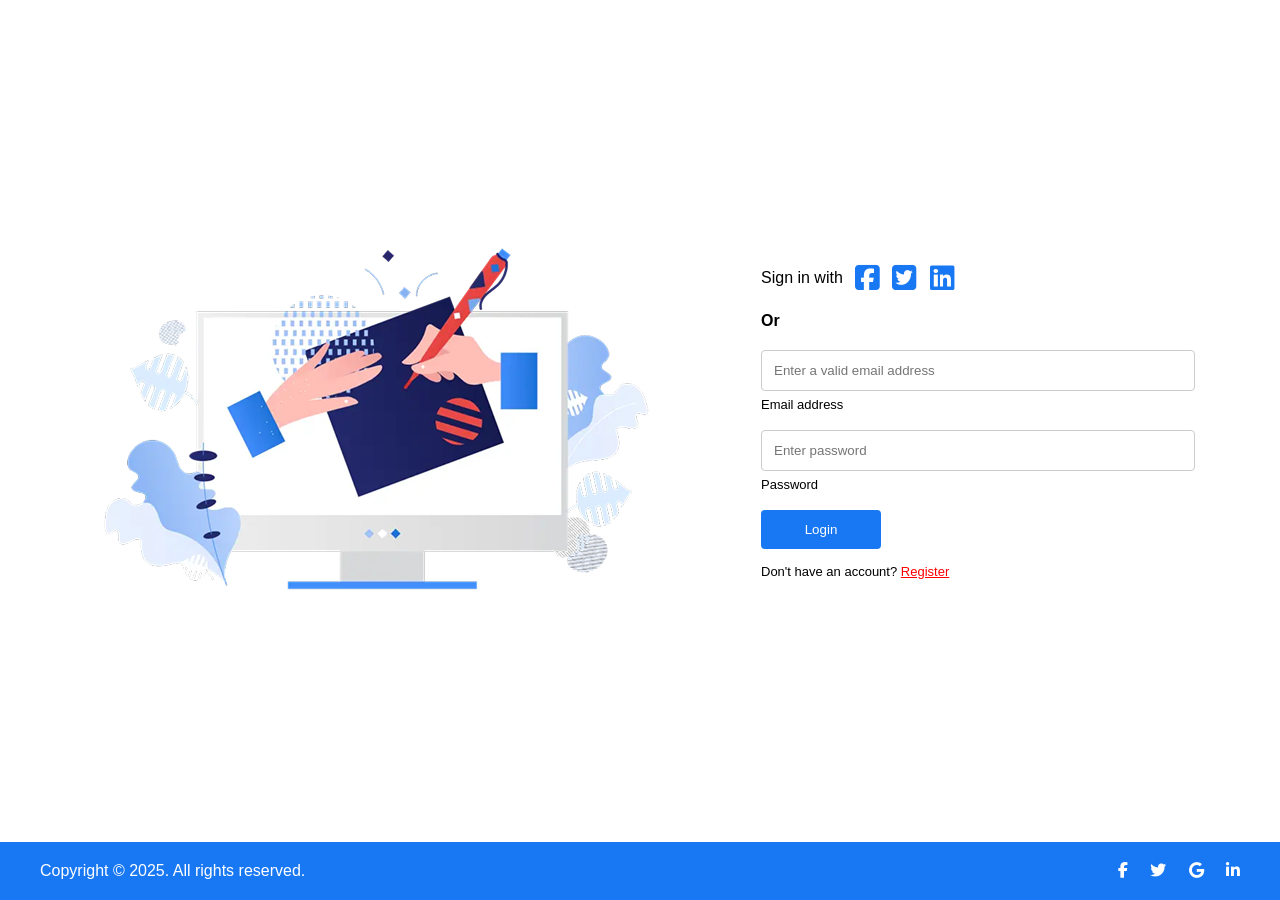
==== commit 5563ef9e: "Add files via upload" ====
--- a/project cuối môn js/pages/add-new-article.html
+++ b/project cuối môn js/pages/add-new-article.html
@@ -23,24 +23,6 @@
                 <input type="text" placeholder="Search for articles">
                 <button class="logo-search"><i class="fa-solid fa-magnifying-glass"></i></button>
             </div>
-            <!-- đổi -->
-            <div class="user-profile">
-                <img src="https://i.pravatar.cc/40" alt="User Avatar">
-                <div class="dropdown">
-                    <div class="dropdown-content">
-                        <div class="user-info">
-                            <strong>Rikkei</strong><br>
-                            <small>rikkei@gmail.com</small>
-                        </div>
-                        <a href="#">View profile</a>
-                        <a href="#">Update profile picture</a>
-                        <a href="#">Change password</a>
-                        <a href="#" class="logout">Log out</a>
-                    </div>
-                </div>
-            </div>
-
-
         </header>
 
         <hr id="divider">
@@ -49,138 +31,6 @@
 
         <!-- BLOG LIST -->
         <div class="blog-list" id="blogList">
-
-            <!-- CARD 1 -->
-            <div class="blog-card" id="blog-1">
-                <img src="../assets/images/Image.png" id="img-1">
-
-                <div class="blog-content">
-                    <p id="date-1">Date : 2025 - 02 - 25</p>
-
-                    <div class="date">
-                        <h3 id="title-1">A Productive Day At Work</h3>
-                        <i class="fa-solid fa-arrow-trend-up"></i>
-                    </div>
-
-                    <p class="op" id="desc-1">Today was a really productive day at work. I managed to finish a report
-                        ahead of schedule and received positive feedback from my manager.</p>
-
-                    <div class="name-content">
-                        <button class="name-blog-1" id="category-1">Daily Journal</button>
-                        <button class="edit" id="edit-1">Edit your post</button>
-                    </div>
-                </div>
-            </div>
-
-            <!-- CARD 2 -->
-            <div class="blog-card" id="blog-2">
-                <img src="../assets/images/Image(6).png" id="img-2">
-
-                <div class="blog-content">
-                    <p id="date-2">Date : 2025 - 02 - 24</p>
-
-                    <div class="date">
-                        <h3 id="title-2">My First Job Interview Experience</h3>
-                        <i class="fa-solid fa-arrow-trend-up"></i>
-                    </div>
-
-                    <p class="op" id="desc-2">I had my first job interview today! I was nervous at first, but as the
-                        conversation went on, I felt more confident. </p>
-
-                    <div class="name-content">
-                        <button class="name-blog-2" id="category-2">Work & Career</button>
-                        <button class="edit" id="edit-2">Edit your post</button>
-                    </div>
-                </div>
-            </div>
-
-            <!-- CARD 3 -->
-            <div class="blog-card" id="blog-3">
-                <img src="../assets/images/Image (1).png" id="img-3">
-
-                <div class="blog-content">
-                    <p id="date-3">Date : 2025 - 02 - 23</p>
-
-                    <div class="date">
-                        <h3 id="title-3">Overthinking Everything</h3>
-                        <i class="fa-solid fa-arrow-trend-up"></i>
-                    </div>
-
-                    <p class="op" id="desc-3">Lately, I have been overthinking everything, from small decisions to
-                        bigger life choices.I know I should trust myself</p>
-
-                    <div class="name-content">
-                        <button class="name-blog-3" id="category-3">Personal Thoughts</button>
-                        <button class="edit" id="edit-3">Edit your post</button>
-                    </div>
-                </div>
-            </div>
-
-            <!-- CARD 4 -->
-            <div class="blog-card" id="blog-4">
-                <img src="../assets/images/Image (2).png" id="img-4">
-
-                <div class="blog-content">
-                    <p id="date-4">Date : 2025 - 02 - 16</p>
-
-                    <div class="date">
-                        <h3 id="title-4">How collaboration makes us better designers</h3>
-                        <i class="fa-solid fa-arrow-trend-up"></i>
-                    </div>
-
-                    <p class="op" id="desc-4">Collaboration can make our teams stronger, and our individual designs
-                        better.</p>
-
-                    <div class="name-content">
-                        <button class="name-blog-4" id="category-4">Work & Career</button>
-                        <button class="edit" id="edit-4">Edit your post</button>
-                    </div>
-                </div>
-            </div>
-
-            <!-- CARD 5 -->
-            <div class="blog-card" id="blog-5">
-                <img src="../assets/images/Image (3).png" id="img-5">
-
-                <div class="blog-content">
-                    <p id="date-5">Date : 2025 - 02 - 05</p>
-
-                    <div class="date">
-                        <h3 id="title-5">Podcast: Creating a better CX Community</h3>
-                        <i class="fa-solid fa-arrow-trend-up"></i>
-                    </div>
-
-                    <p class="op" id="desc-5">Starting a community doesn’t need to be complicated, but how do you get
-                        star?</p>
-
-                    <div class="name-content">
-                        <button class="name-blog-5" id="category-5">Emotions & Feelings</button>
-                        <button class="edit" id="edit-5">Edit your post</button>
-                    </div>
-                </div>
-            </div>
-
-            <!-- CARD 6 -->
-            <div class="blog-card" id="blog-6">
-                <img src="../assets/images/Image (4).png" id="img-6">
-
-                <div class="blog-content">
-                    <p id="date-6">Date : 2025 - 02 - 15</p>
-
-                    <div class="date">
-                        <h3 id="title-6">Our top 10 Javascript frameworks to use</h3>
-                        <i class="fa-solid fa-arrow-trend-up"></i>
-                    </div>
-
-                    <p class="op" id="desc-6">JavaScript frameworks make development easy with extensive features and
-                        functionalities.</p>
-
-                    <div class="name-content">
-                        <button class="name-blog-6" id="category-6">Work & Career</button>
-                        <button class="edit" id="edit-6">Edit your post</button>
-                    </div>
-                </div>
-            </div>
 
         </div>
 
@@ -253,6 +103,8 @@
         </footer>
 
     </div>
+
+    <script type="module" src="../js/add-new-article.js"></script>
 </body>
 
 </html>
--- a/project cuối môn js/css/add-new-article.css
+++ b/project cuối môn js/css/add-new-article.css
@@ -6,514 +6,217 @@
 
 body {
     font-family: Arial, sans-serif;
-    background: #FFFFFF;
+    background: #f5f5f5;
 }
 
 .banner {
     width: 100%;
 }
 
-/* ==================== HEADER ==================== */
+/* ================= HEADER ================= */
 .header {
     background: white;
     padding: 15px 40px;
     display: flex;
+    justify-content: space-between;
     align-items: center;
-    justify-content: space-between;
-    position: sticky;
-    top: 0;
-    z-index: 100;
-    gap: 70px;
 }
 
 .logo {
     font-size: 18px;
-    font-weight: 700;
-    color: black;
+    font-weight: bold;
 }
 
 .logo-chip {
-    color: #ef4444;
+    color: red;
 }
 
 .search-bar {
     flex: 1;
-    max-width: 850px;
-    margin: 0 20px;
+    max-width: 800px;
+    margin-left: 30px;
     position: relative;
 }
 
 .search-bar input {
     width: 100%;
-    padding: 8px 40px 8px 30px;
-    border: 1px solid #e5e7eb;
-    border-radius: 10px;
-    font-size: 16px;
-    outline: none;
+    padding: 10px 40px 10px 15px;
+    border: 1px solid #ddd;
+    border-radius: 8px;
 }
 
 .logo-search {
     position: absolute;
-    right: 20px;
+    right: 10px;
     top: 50%;
     transform: translateY(-50%);
-    color: rgb(153, 153, 153);
     border: none;
-}
-
-
-/* ==================== USER PROFILE ==================== */
-.user-profile {
-    position: relative;
-    cursor: pointer;
-}
-
-.user-profile img {
-    width: 40px;
-    height: 40px;
-    border-radius: 50%;
-    border: 2px solid #e5e7eb;
-}
-
-.dropdown-content {
-    display: none;
-    position: absolute;
-    right: 0;
-    top: 50px;
-    background: white;
-    box-shadow: 0 10px 25px rgba(0, 0, 0, 0.15);
-    border-radius: 12px;
-    width: 220px;
-    padding: 15px 0;
-}
-
-/* giữ menu khi hover avatar hoặc hover menu */
-.user-profile:hover .dropdown-content,
-.user-profile .dropdown-content:hover {
-    display: block;
-}
-
-.user-info {
-    padding: 0 20px 12px;
-    border-bottom: 1px solid #f3f4f6;
-    margin-bottom: 8px;
-}
-
-.dropdown-content a {
-    display: block;
-    padding: 10px 20px;
-    color: #374151;
-    text-decoration: none;
-}
-
-.dropdown-content a:hover {
-    background: #f3f4f6;
-}
-
-.logout {
-    color: #ef4444;
-}
-
+    background: none;
+}
 
 /* ================= TITLE ================= */
 #mainTitle {
     display: block;
     text-align: center;
+    font-size: 18px;
     color: #0d6efd;
-    margin: 35px 0 5px 0;
-    font-size: xx-large;
+    text-decoration: none;
+    margin: 20px 0;
     font-weight: 500;
-    width: 25%;
-    text-decoration: none;
-    border-radius: 10px;
-    padding: 10px;
-    margin: 20px auto;
-}
-
-/* ================= BLOG GRID ================= */
+}
+
+/* ================= BLOG LIST ================= */
 .blog-list {
     display: grid;
     grid-template-columns: repeat(3, 1fr);
-    gap: 30px;
-    padding: 40px;
-}
-
+    gap: 14px;
+    padding: 0 12px 30px;
+}
+
+/* ================= CARD ================= */
 .blog-card {
     background: white;
+    overflow: hidden;
 }
 
 .blog-card img {
     width: 100%;
-    height: 220px;
+    height: 170px;
     object-fit: cover;
 }
 
 .blog-content {
-    padding: 15px;
-}
-
+    padding: 10px 2px;
+}
 
 .blog-content p:first-child {
-    font-size: 14px;
-    color: #6155F5;
+    font-size: 10px;
+    color: #4f46e5;
+    margin-bottom: 8px;
+    font-weight: 500;
+}
+
+.date {
+    margin-bottom: 8px;
+}
+
+.date h3 {
+    font-size: 15px;
+    font-weight: 600;
+    color: #111827;
+    line-height: 1.4;
+}
+
+.op {
+    font-size: 12px;
+    color: #6b7280;
+    line-height: 1.5;
     margin-bottom: 10px;
-    font-weight: 550;
-}
-
-.date {
+}
+
+/* ================= FOOTER CARD ================= */
+.name-content {
     display: flex;
     justify-content: space-between;
     align-items: center;
-    margin-bottom: 10px;
-}
-
-.date h3 {
-    font-size: 20px;
-}
-
-.op {
-    font-size: 14px;
-    color: #666;
-    margin-bottom: 15px;
-    line-height: 1.5;
-}
-
-.name-content {
-    display: flex;
-    justify-content: space-between;
-    align-items: center;
-}
-
-.name-blog-1 {
+}
+
+.name-content button {
     border: none;
-    color: #6155F5;
-    background: #F9F5FF;
-    padding: 6px 12px;
-    border-radius: 20px;
-    font-size: 12px;
-}
-
-.name-blog-2 {
-    border: none;
-    color: #026AA2;
-    background: #F0F9FF;
-    padding: 6px 12px;
-    border-radius: 20px;
-    font-size: 12px;
-}
-
-.name-blog-3 {
-    border: none;
-    color: #027A48;
-    background: #F9F5FF;
-    padding: 6px 12px;
-    border-radius: 20px;
-    font-size: 12px;
-}
-
-.name-blog-4 {
-    border: none;
-    color: #026AA2;
-    background: #F9F5FF;
-    padding: 6px 12px;
-    border-radius: 20px;
-    font-size: 12px;
-}
-
-.name-blog-5 {
-    border: none;
-    color: #6155F5;
-    background: #F9F5FF;
-    padding: 6px 12px;
-    border-radius: 20px;
-    font-size: 12px;
-}
-
+    font-size: 10px;
+    padding: 5px 10px;
+    border-radius: 12px;
+}
+
+.name-blog-1,
+.name-blog-2,
+.name-blog-3,
+.name-blog-4,
+.name-blog-5,
 .name-blog-6 {
-    border: none;
-    color: #026AA2;
-    background: #ECFDF3;
-    padding: 6px 12px;
-    border-radius: 20px;
-    font-size: 12px;
+    background: #f3f4f6;
+    color: #6366f1;
 }
 
 .edit {
-    border: none;
-    background: #F9F5FF;
-    color: red;
-    font-size: 12px;
-    padding: 6px 12px;
-    border-radius: 20px;
+    background: none;
+    color: #ec4899;
     cursor: pointer;
 }
 
-/* ==================== PAGINATION ==================== */
+/* ================= PAGINATION ================= */
 .pagination {
     display: flex;
-    align-items: center;
     justify-content: center;
-    gap: 350px;
-    margin: 50px 0px 100px;
-    padding-top: 35px;
+    gap: 50px;
+    margin: 40px 0;
+}
+
+.page-numbers {
+    display: flex;
+    gap: 8px;
 }
 
 .page-numbers span {
-    padding: 10px 16px;
-    border-radius: 8px;
+    padding: 8px 12px;
     cursor: pointer;
 }
 
 .page-numbers .active {
-    background: #F9F5FF;
-    color: #7F56D9;
-}
-
-.pagination a {
-    text-decoration: none;
-}
-
-
-/* ==================== FOOTER ==================== */
+    background: #ede9fe;
+    border-radius: 6px;
+    color: #7c3aed;
+}
+
+/* ================= FOOTER ================= */
 .footer {
-    background-color: #ffffff;
-    color: #000000;
-    padding: 30px 40px 20px;
-    border-top: 1px solid #e5e7eb;
-    margin-top: 12 0px;
-}
-
-.footer-container {
-    max-width: 1200px;
-    margin: 0 auto;
+    background: white;
+    padding: 30px;
+    border-top: 1px solid #ddd;
 }
 
 .footer-main {
     display: grid;
-    grid-template-columns: 1.2fr 2fr 1fr 1fr 1fr;
-    gap: 40px;
-    align-items: start;
-}
-
-.footer-brand h1 {
-    font-size: 32px;
-    font-weight: bold;
-    color: #000000;
-}
-
-.footer-column.about h4 {
-    margin-bottom: 14px;
-    font-size: 17px;
-}
-
-.footer-column.about p {
-    color: #4b5563;
-    line-height: 1.75;
-    font-size: 15px;
-}
-
-.footer-column h4 {
-    font-size: 17px;
-    font-weight: 600;
-    margin-bottom: 16px;
-    color: #111827;
+    grid-template-columns: repeat(5, 1fr);
+    gap: 25px;
 }
 
 .footer-column a {
     display: block;
-    color: #4b5563;
+    margin-bottom: 8px;
+    color: #6b7280;
     text-decoration: none;
-    margin-bottom: 10px;
-}
-
-.footer-column a:hover {
-    color: #1e40af;
 }
 
 .footer-social {
+    margin-top: 20px;
     display: flex;
     justify-content: center;
-    gap: 25px;
-    padding-top: 10px;
-    margin-top: 20px;
-}
-
-.footer-social a {
-    font-size: 20px;
-    color: #4b5563;
-    transition: all 0.3s;
-}
-
-.footer-social a:hover {
-    color: #1e40af;
-    transform: translateY(-3px);
-}
-
-/* ==================== RESPONSIVE 1024px ==================== */
+    gap: 20px;
+}
+
+/* ================= RESPONSIVE ================= */
 @media screen and (max-width: 1024px) {
-    .header {
-        padding: 15px 20px;
-        gap: 20px;
-    }
-
-    .search-bar {
-        max-width: 500px;
-    }
-
     .blog-list {
         grid-template-columns: repeat(2, 1fr);
-        gap: 25px;
-        padding: 30px;
-    }
-
-    .pagination {
-        gap: 100px;
-        flex-wrap: wrap;
+    }
+}
+
+@media screen and (max-width: 768px) {
+    .blog-list {
+        grid-template-columns: 1fr;
     }
 
     .footer-main {
-        grid-template-columns: repeat(2, 1fr);
-        gap: 30px;
-    }
-
-    #mainTitle {
-        width: 50%;
-        font-size: 28px;
-    }
-}
-
-/* ==================== RESPONSIVE 768px ==================== */
-@media screen and (max-width: 768px) {
+        grid-template-columns: 1fr;
+    }
+
     .header {
         flex-wrap: wrap;
-        justify-content: center;
-        gap: 15px;
-        padding: 15px;
-    }
-
-    .logo {
+    }
+
+    .search-bar {
+        margin: 10px 0 0;
         width: 100%;
-        text-align: center;
-    }
-
-    .search-bar {
-        width: 100%;
-        max-width: 100%;
-        margin: 0;
-    }
-
-    .user-profile {
-        margin-top: 10px;
-    }
-
-    .blog-list {
-        grid-template-columns: 1fr;
-        padding: 20px;
-        gap: 20px;
-    }
-
-    .blog-card img {
-        height: auto;
-    }
-
-    .name-content {
-        flex-direction: column;
-        align-items: flex-start;
-        gap: 10px;
-    }
-
-    .pagination {
-        flex-direction: column;
-        gap: 20px;
-    }
-
-    .page-numbers {
-        display: flex;
-        flex-wrap: wrap;
-        justify-content: center;
-        gap: 8px;
-    }
-
-    .footer-main {
-        grid-template-columns: 1fr;
-        text-align: center;
-    }
-
-    .footer-social {
-        flex-wrap: wrap;
-    }
-
-    #mainTitle {
-        width: 70%;
-        font-size: 24px;
-    }
-}
-
-/* ==================== RESPONSIVE 480px ==================== */
-@media screen and (max-width: 480px) {
-    .header {
-        padding: 10px;
-    }
-
-    .logo {
-        font-size: 15px;
-    }
-
-    .search-bar input {
-        font-size: 14px;
-        padding: 8px 35px 8px 15px;
-    }
-
-    .logo-search {
-        right: 10px;
-    }
-
-    #mainTitle {
-        width: 90%;
-        font-size: 20px;
-        padding: 8px;
-    }
-
-    .blog-list {
-        padding: 15px;
-    }
-
-    .date h3 {
-        font-size: 16px;
-    }
-
-    .op {
-        font-size: 13px;
-    }
-
-    .name-content button {
-        width: 100%;
-        text-align: center;
-    }
-
-    .pagination {
-        margin: 30px 0 50px;
-    }
-
-    .page-numbers span {
-        padding: 8px 12px;
-        font-size: 13px;
-    }
-
-    .footer {
-        padding: 20px;
-    }
-
-    .footer-brand h1 {
-        font-size: 24px;
-    }
-
-    .footer-column h4 {
-        font-size: 15px;
-    }
-
-    .footer-column a,
-    .footer-column p {
-        font-size: 14px;
     }
 }
